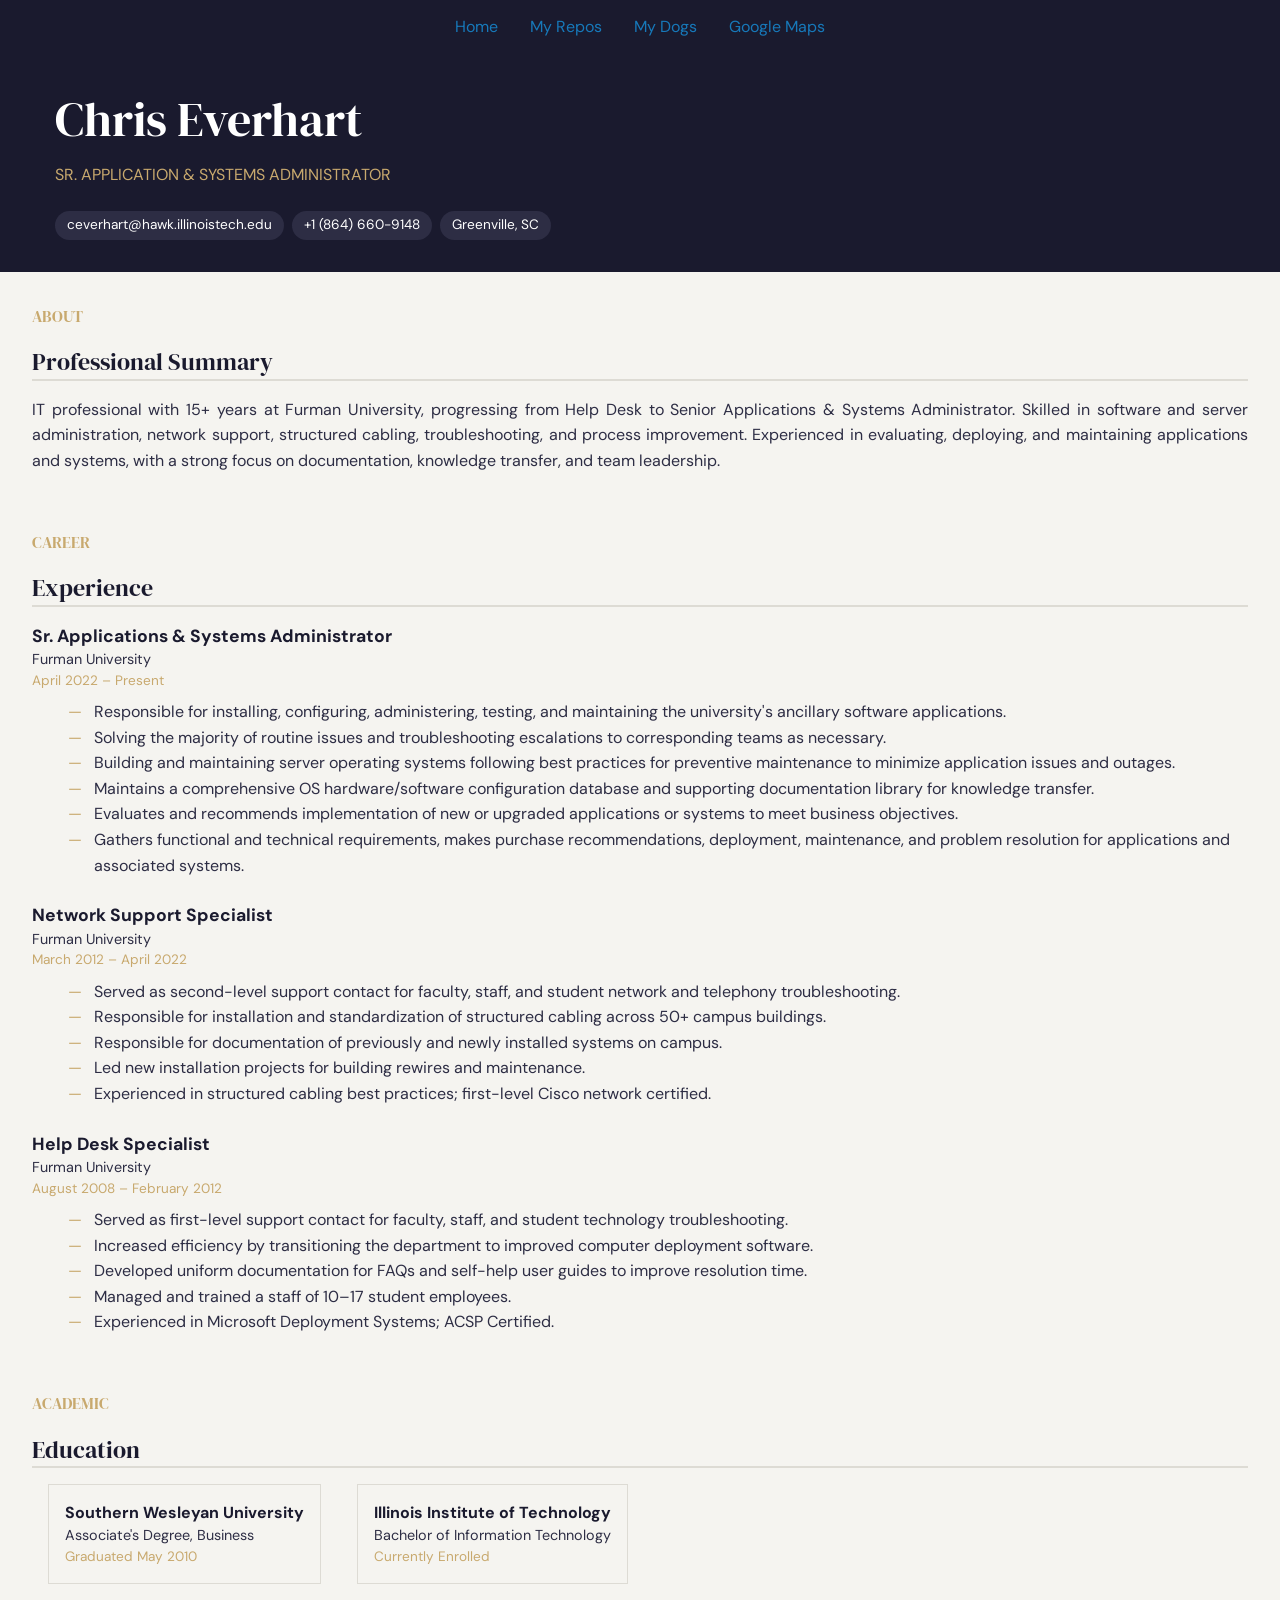
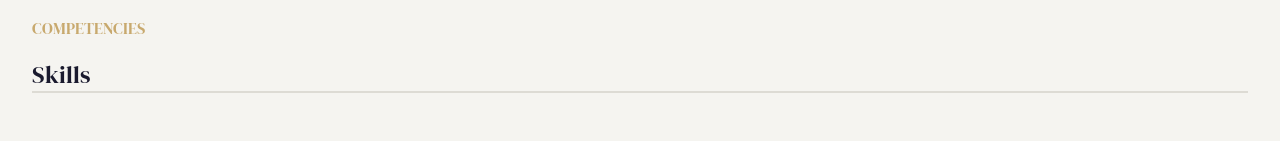
==== index.html @ a29bf4fd "add compentcy/skills section. update the edu card class to have a bottom margin" ====
<!doctype html>
<html class="no-js" lang="en" dir="ltr">
  <head>
    <meta charset="utf-8">
    <meta http-equiv="x-ua-compatible" content="ie=edge">
    <meta name="viewport" content="width=device-width, initial-scale=1.0">
    <title>Chris Everhart | Resume</title>
    <link rel="stylesheet" href="css/foundation.css">
    <link rel="stylesheet" href="css/app.css">
    <link rel="preconnect" href="https://fonts.googleapis.com">
    <link rel="preconnect" href="https://fonts.gstatic.com" crossorigin>
    <link href="https://fonts.googleapis.com/css2?family=DM+Serif+Display:ital@0;1&family=DM+Sans:wght@300;400;500;600&display=swap" rel="stylesheet">
  </head>
<body>
  <nav class="top-bar">
    <div class="menu-centered">
      <ul class="menu align-center">
        <li><a href="index.html">Home</a></li>
        <li><a href="page2.html">My Repos</a></li>
        <li><a href="page3.html">My Dogs</a></li>
        <li><a href="page4.html">Google Maps</a></li>
      </ul>
    </div>
  </nav>
  <header class="resume-header">
    <div class="grid-container">
      <h1 class="name">Chris Everhart</h1>
      <p class="title">Sr. Application &amp; Systems Administrator</p>
      <div class="contact-chips">
        <div class="chip">ceverhart@hawk.illinoistech.edu</div>
        <div class="chip">+1 (864) 660-9148</div>
        <div class="chip">Greenville, SC</div>
      </div>
    </div>
  </header>
  <main class="resume-body">
    <section class="resume-section">
      <p class="section-label">About</p>
      <h2 class="section-title">Professional Summary</h2>
      <p class="summary-text">IT professional with 15+ years at Furman University, progressing from Help Desk to Senior Applications &amp; Systems Administrator. Skilled in software and server administration, network support, structured cabling, troubleshooting, and process improvement. Experienced in evaluating, deploying, and maintaining applications and systems, with a strong focus on documentation, knowledge transfer, and team leadership.</p>
    </section>
    <section class="resume-section">
  <p class="section-label">Career</p>
  <h2 class="section-title">Experience</h2>
  <div class="timeline">
    <div class="timeline-item">
      <div class="job-meta">
        <span class="job-title-text">Sr. Applications &amp; Systems Administrator</span>
        <span class="job-org">Furman University</span>
        <span class="job-dates">April 2022 – Present</span>
      </div>
      <ul class="job-duties">
        <li>Responsible for installing, configuring, administering, testing, and maintaining the university's ancillary software applications.</li>
        <li>Solving the majority of routine issues and troubleshooting escalations to corresponding teams as necessary.</li>
        <li>Building and maintaining server operating systems following best practices for preventive maintenance to minimize application issues and outages.</li>
        <li>Maintains a comprehensive OS hardware/software configuration database and supporting documentation library for knowledge transfer.</li>
        <li>Evaluates and recommends implementation of new or upgraded applications or systems to meet business objectives.</li>
        <li>Gathers functional and technical requirements, makes purchase recommendations, deployment, maintenance, and problem resolution for applications and associated systems.</li>
      </ul>
    </div>
    <div class="timeline-item">
      <div class="job-meta">
        <span class="job-title-text">Network Support Specialist</span>
        <span class="job-org">Furman University</span>
        <span class="job-dates">March 2012 – April 2022</span>
      </div>
      <ul class="job-duties">
        <li>Served as second-level support contact for faculty, staff, and student network and telephony troubleshooting.</li>
        <li>Responsible for installation and standardization of structured cabling across 50+ campus buildings.</li>
        <li>Responsible for documentation of previously and newly installed systems on campus.</li>
        <li>Led new installation projects for building rewires and maintenance.</li>
        <li>Experienced in structured cabling best practices; first-level Cisco network certified.</li>
      </ul>
    </div>
    <div class="timeline-item">
      <div class="job-meta">
        <span class="job-title-text">Help Desk Specialist</span>
        <span class="job-org">Furman University</span>
        <span class="job-dates">August 2008 – February 2012</span>
      </div>
      <ul class="job-duties">
        <li>Served as first-level support contact for faculty, staff, and student technology troubleshooting.</li>
        <li>Increased efficiency by transitioning the department to improved computer deployment software.</li>
        <li>Developed uniform documentation for FAQs and self-help user guides to improve resolution time.</li>
        <li>Managed and trained a staff of 10–17 student employees.</li>
        <li>Experienced in Microsoft Deployment Systems; ACSP Certified.</li>
      </ul>
    </div>
  </div>
  </section>
  <section>
    <p class="section-label">Academic</p>
    <h2 class="section-title">Education</h2>
    <div class="edu-card">
      <span class="edu-institution">Southern Wesleyan University</span>
      <span class="edu-degree">Associate's Degree, Business</span>
      <span class="edu-grad">Graduated May 2010</span>
    </div>
    <div class="edu-card">
      <span class="edu-institution">Illinois Institute of Technology</span>
      <span class="edu-degree">Bachelor of Information Technology</span>
      <span class="edu-grad">Currently Enrolled</span>
    </div>
  </section>
  <section>
    <p class="section-label">Competencies</p>
    <h2 class="section-title">Skills</h2>
    <div class="skills-grid">


      </div>

    </div>
  </section>
  </main>
</body>
</html>
---- css/app.css ----
body {
  background-color: #f5f4f0;
  font-family: 'DM Sans', sans-serif;
}

.top-bar {
  background-color: #1a1a2e;
  justify-content: center;
}

.top-bar ul {
  background-color: #1a1a2e;
}

.menu-centered {
  text-align: center;
  width: 100%;
}

.resume-body {
  padding: 2rem;
}

.resume-header {
  background-color: #1a1a2e;
  color: #fff;
  padding: 2rem;
}

.resume-header .name {
  font-family: 'DM Serif Display', serif;
  font-size: 3rem;
  margin: 0 0 0.5rem;
}

.resume-header .title {
  color: #c8a96e;
  font-size: 1rem;
  margin: 0 0 1.5rem;
  text-transform: uppercase;
}

.resume-section {
  margin-bottom: 3.5rem;
}

.section-label {
  color: #c8a96e;
  font-family: 'DM Serif Display', serif;
  font-size: 1rem;
  text-transform: uppercase;
}

.section-title {
  border-bottom: 2px solid #dddbd4;
  color: #1a1a2e;
  font-family: 'DM Serif Display', serif;
  font-size: 1.5rem;
  margin-bottom: 1rem;
}

.summary-text {
  color: #2d2d44;
  line-height: 1.6;
  text-align: justify;
}

.contact-chips {
  display: flex;
  flex-wrap: wrap;
  gap: 0.5rem;
}

.chip {
  background-color: #2d2d44;
  border-radius: 1rem;
  color: #fff;
  font-size: 0.85rem;
  padding: 0.25rem 0.75rem;
}

.job-meta {
  margin-bottom: 0.5rem;
}

.job-title-text {
  color: #1a1a2e;
  display: block;
  font-size: 1.1rem;
  font-weight: bold;
}

.job-org {
  color: #2d2d44;
  display: block;
  font-size: 0.9rem;
}

.job-dates {
  color: #c8a96e;
  display: block;
  font-size: 0.85rem;
}

.job-duties {
  color: #2d2d44;
  list-style: none;
  margin-bottom: 1.5rem;
}

.job-duties li {
  display: flex;
  padding-left: 1rem;
}

.job-duties li::before {
  color: #c8a96e;
  content: '—';
  padding-right: .75em;
}
.edu-card {
  border-left: 4px solid #c8a96e;
  border: 1px solid #dddbd4;
  display: inline-block;
  padding: 1rem;
  margin: 0 1em 2em 1em;
}

.edu-institution {
  color: #1a1a2e;
  display: block;
  font-size: 1rem;
  font-weight: bold;
}

.edu-degree {
  color: #2d2d44;
  display: block;
  font-size: 0.9rem;
}

.edu-grad {
  color: #c8a96e;
  display: block;
  font-size: 0.85rem;
}
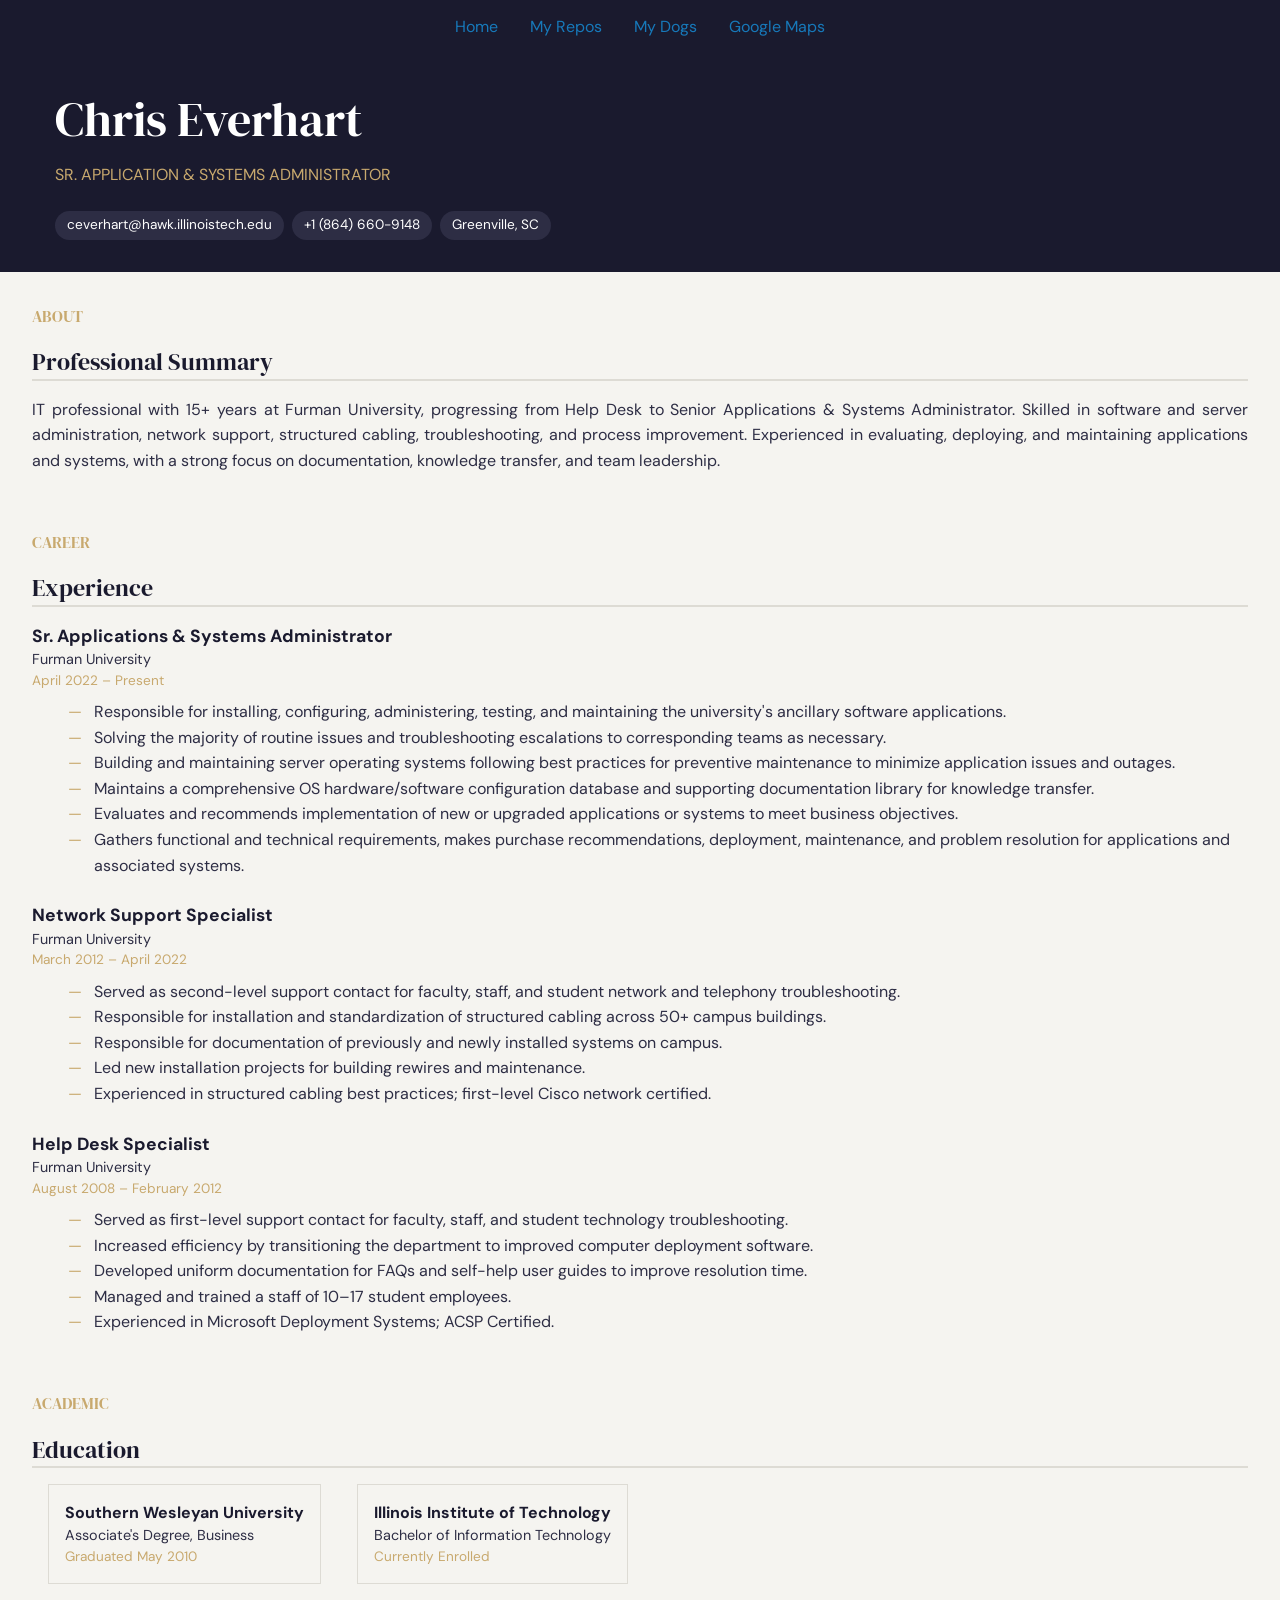
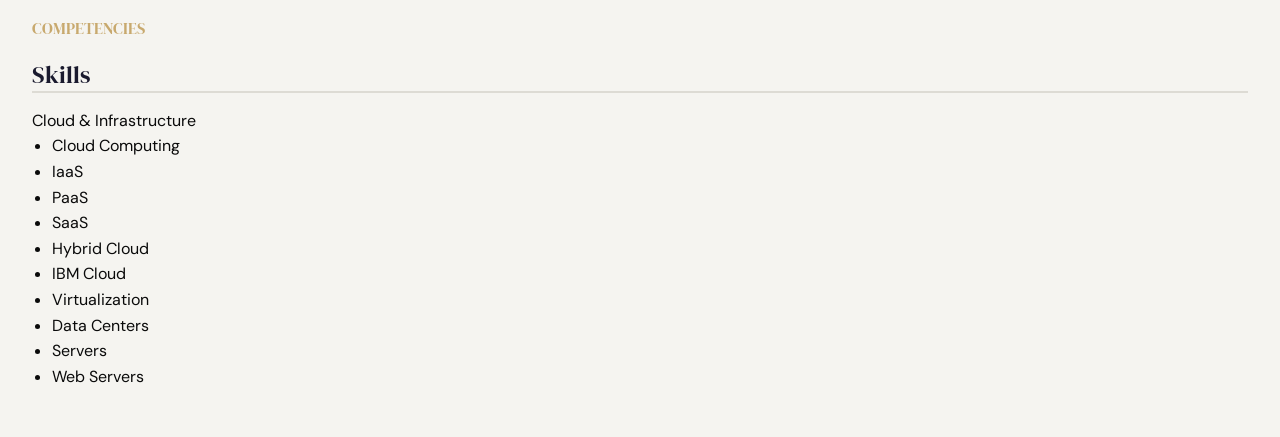
==== commit 759cdfd3: "add the first skills section" ====
--- a/index.html
+++ b/index.html
@@ -107,11 +107,16 @@
     <p class="section-label">Competencies</p>
     <h2 class="section-title">Skills</h2>
     <div class="skills-grid">
-
-
+      <div class="skill-card">
+        <div class="skill-card-header">Cloud &amp; Infrastructure</div>
+        <ul>
+          <li>Cloud Computing</li><li>IaaS</li><li>PaaS</li><li>SaaS</li>
+          <li>Hybrid Cloud</li><li>IBM Cloud</li><li>Virtualization</li>
+          <li>Data Centers</li><li>Servers</li><li>Web Servers</li>
+        </ul>
+        </div>
       </div>
 
-    </div>
   </section>
   </main>
 </body>
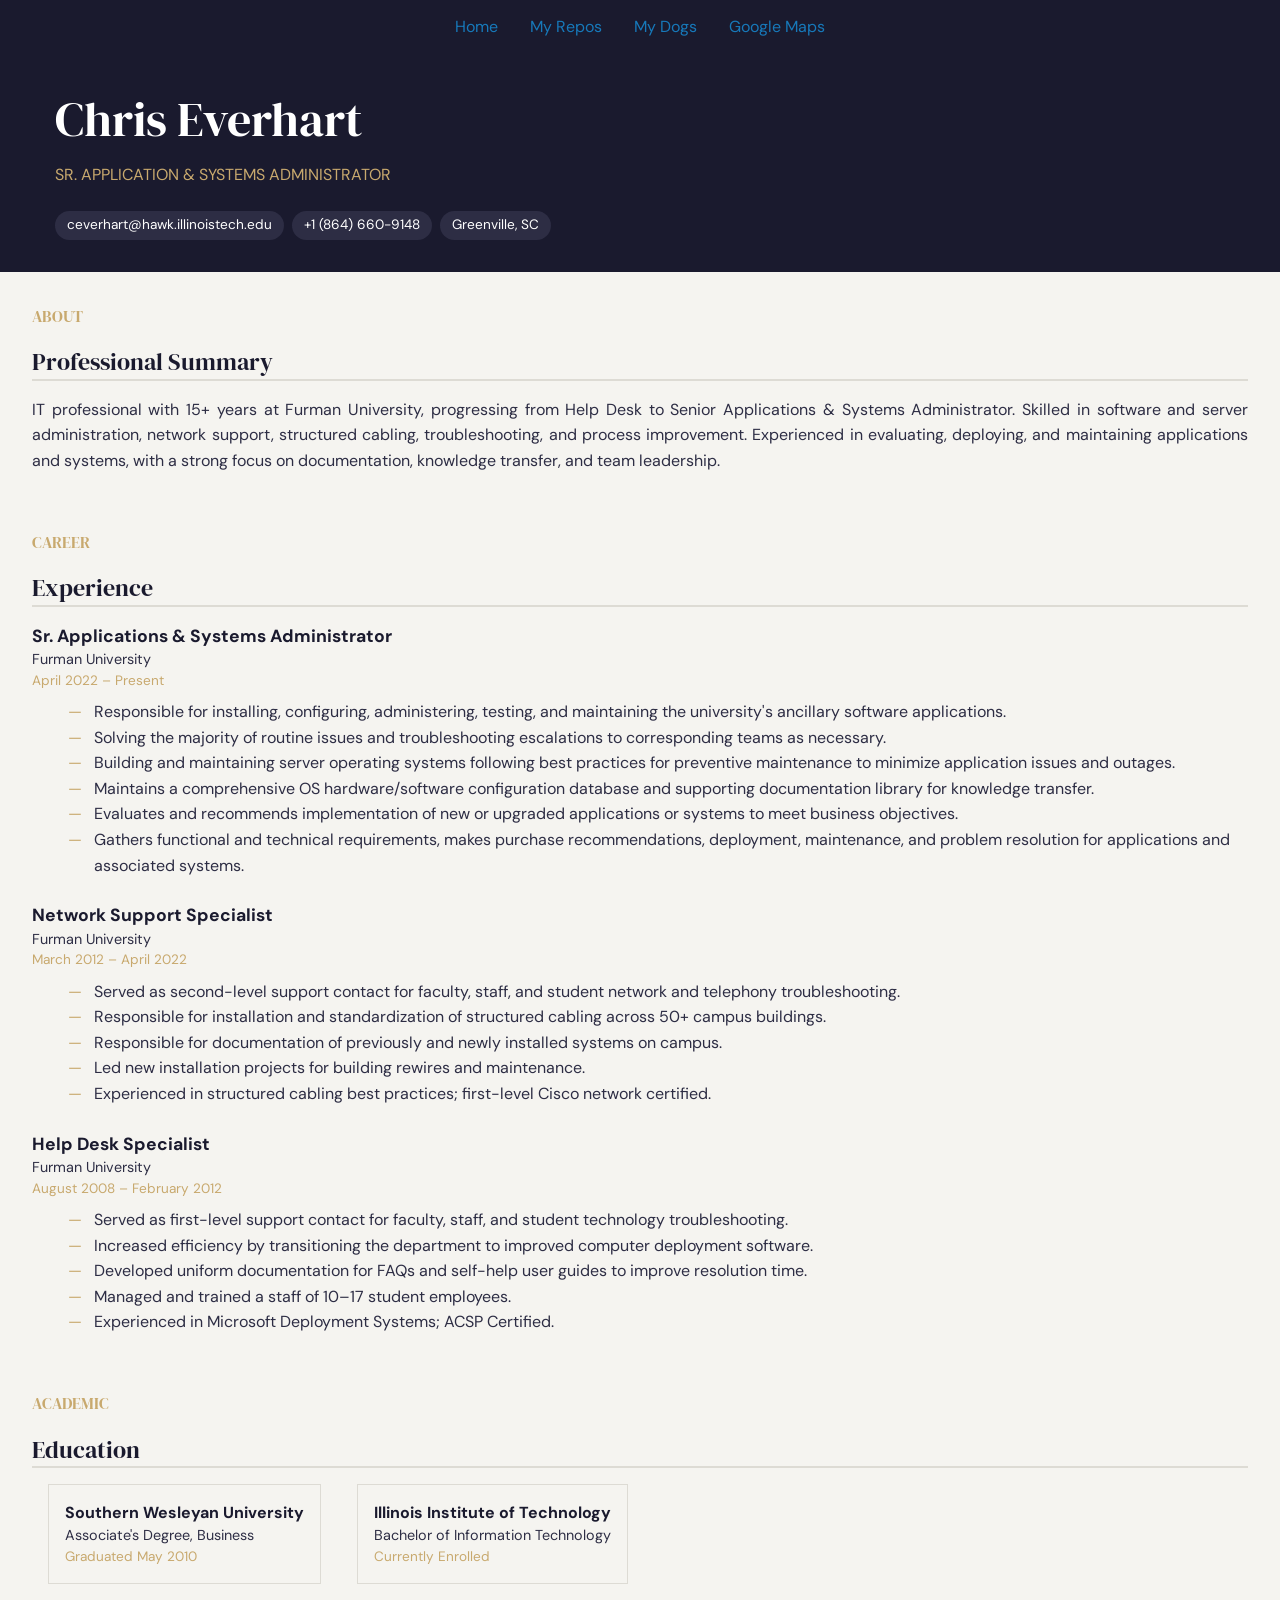
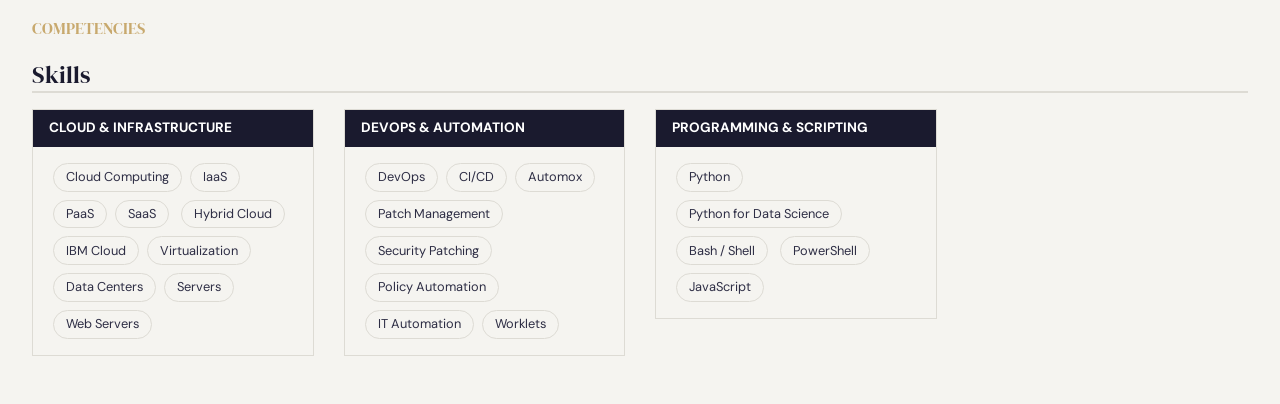
==== commit d2d727f4: "add two more skills and grid classes for foundatoin to have these boxes not stretch across the page " ====
--- a/index.html
+++ b/index.html
@@ -106,17 +106,36 @@
   <section>
     <p class="section-label">Competencies</p>
     <h2 class="section-title">Skills</h2>
-    <div class="skills-grid">
+    <div class="skills-grid grid-x grid-margin-x small-up-1 medium-up-2 large-up-4">
+      <div class="cell">
+        <div class="skill-card">
+          <div class="skill-card-header">Cloud &amp; Infrastructure</div>
+          <ul>
+            <li>Cloud Computing</li><li>IaaS</li><li>PaaS</li><li>SaaS</li>
+            <li>Hybrid Cloud</li><li>IBM Cloud</li><li>Virtualization</li>
+            <li>Data Centers</li><li>Servers</li><li>Web Servers</li>
+          </ul>
+        </div>
+      </div> 
+    <div class="cell">
       <div class="skill-card">
-        <div class="skill-card-header">Cloud &amp; Infrastructure</div>
+        <div class="skill-card-header">DevOps &amp; Automation</div>
         <ul>
-          <li>Cloud Computing</li><li>IaaS</li><li>PaaS</li><li>SaaS</li>
-          <li>Hybrid Cloud</li><li>IBM Cloud</li><li>Virtualization</li>
-          <li>Data Centers</li><li>Servers</li><li>Web Servers</li>
+          <li>DevOps</li><li>CI/CD</li><li>Automox</li><li>Patch Management</li>
+          <li>Security Patching</li><li>Policy Automation</li><li>IT Automation</li><li>Worklets</li>
         </ul>
-        </div>
       </div>
-
+    </div>
+    <div class="cell">
+      <div class="skill-card">
+        <div class="skill-card-header">Programming &amp; Scripting</div>
+        <ul>
+          <li>Python</li><li>Python for Data Science</li><li>Bash / Shell</li>
+          <li>PowerShell</li><li>JavaScript</li>
+        </ul>
+      </div>
+    </div>
+  </div>
   </section>
   </main>
 </body>
--- a/css/app.css
+++ b/css/app.css
@@ -143,4 +143,35 @@
   color: #c8a96e;
   display: block;
   font-size: 0.85rem;
+}
+
+.skill-card {
+  border: 1px solid #dddbd4;
+  margin-bottom: 1rem;
+}
+
+.skill-card-header {
+  background-color: #1a1a2e;
+  color: #fff;
+  font-size: 0.85rem;
+  font-weight: bold;
+  padding: 0.5rem 1rem;
+  text-transform: uppercase;
+}
+
+.skill-card ul {
+  list-style: none;
+  margin: 0.75rem 1rem;
+  padding: 0;
+}
+
+.skill-card ul li {
+  background-color: #f5f4f0;
+  border: 1px solid #dddbd4;
+  border-radius: 1rem;
+  color: #2d2d44;
+  display: inline-block;
+  font-size: 0.8rem;
+  margin: 0.25rem;
+  padding: 0.2rem 0.75rem;
 }
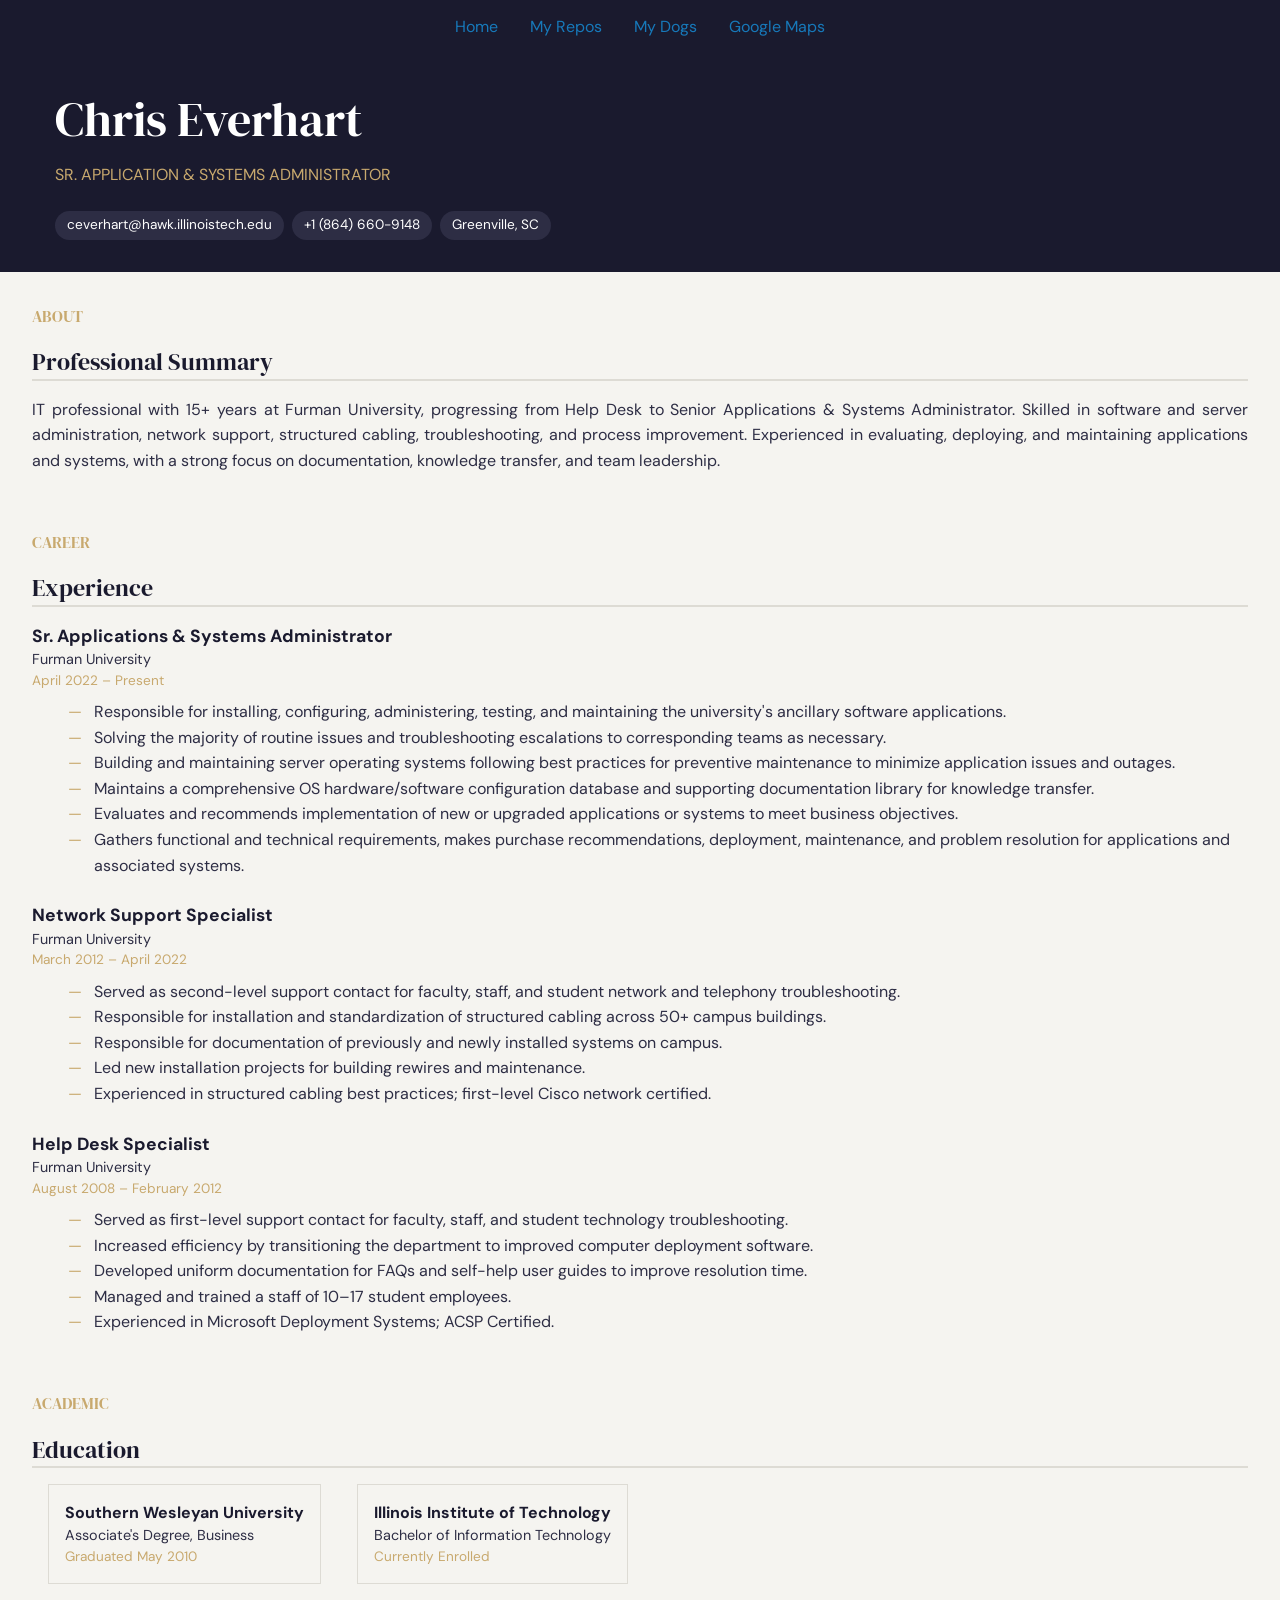
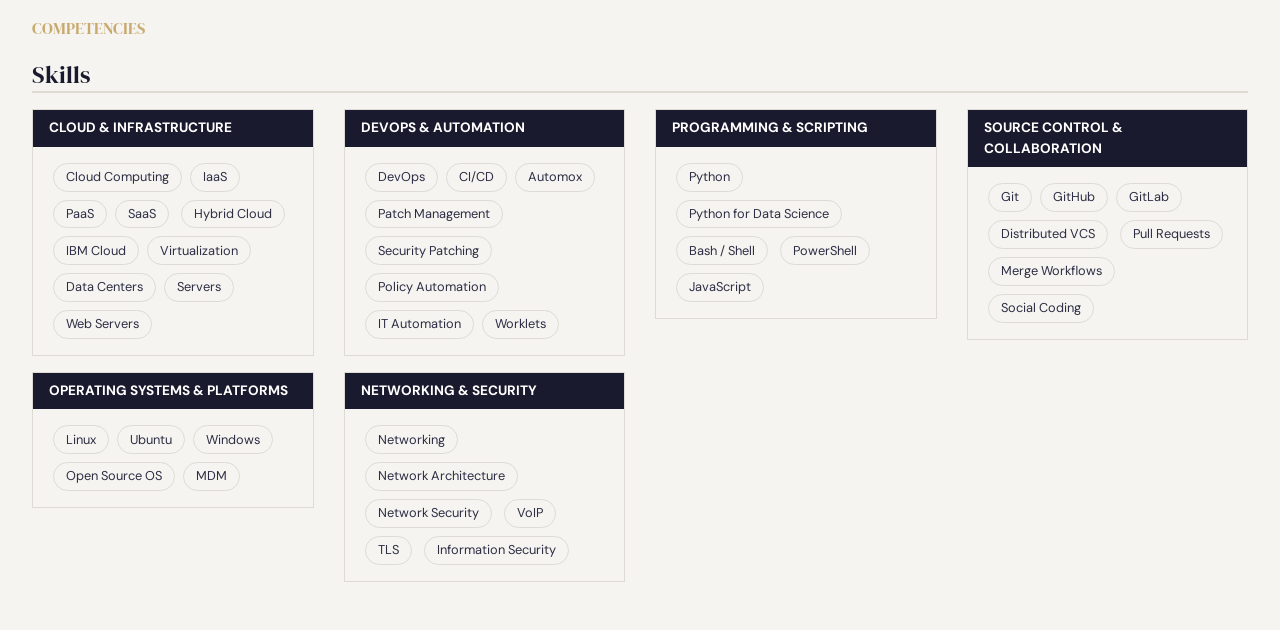
==== commit f95eefec: "add the networking skill" ====
--- a/index.html
+++ b/index.html
@@ -135,6 +135,37 @@
         </ul>
       </div>
     </div>
+    <div class="cell">
+      <div class="skill-card">
+        <div class="skill-card-header">Source Control &amp; Collaboration</div>
+        <ul>
+          <li>Git</li><li>GitHub</li><li>GitLab</li><li>Distributed VCS</li>
+          <li>Pull Requests</li><li>Merge Workflows</li><li>Social Coding</li>
+        </ul>
+      </div>
+    </div>
+    <div class="cell">
+      <div class="skill-card">
+        <div class="skill-card-header">Operating Systems &amp; Platforms</div>
+        <ul>
+          <li>Linux</li><li>Ubuntu</li><li>Windows</li>
+          <li>Open Source OS</li><li>MDM</li>
+        </ul>
+      </div>
+    </div>
+    <div class="cell">
+      <div class="skill-card">
+        <div class="skill-card-header">Networking &amp; Security</div>
+        <ul>
+          <li>Networking</li>
+          <li>Network Architecture</li>
+          <li>Network Security</li>
+          <li>VoIP</li>
+          <li>TLS</li>
+          <li>Information Security</li>
+        </ul>
+      </div>
+  </div>
   </div>
   </section>
   </main>
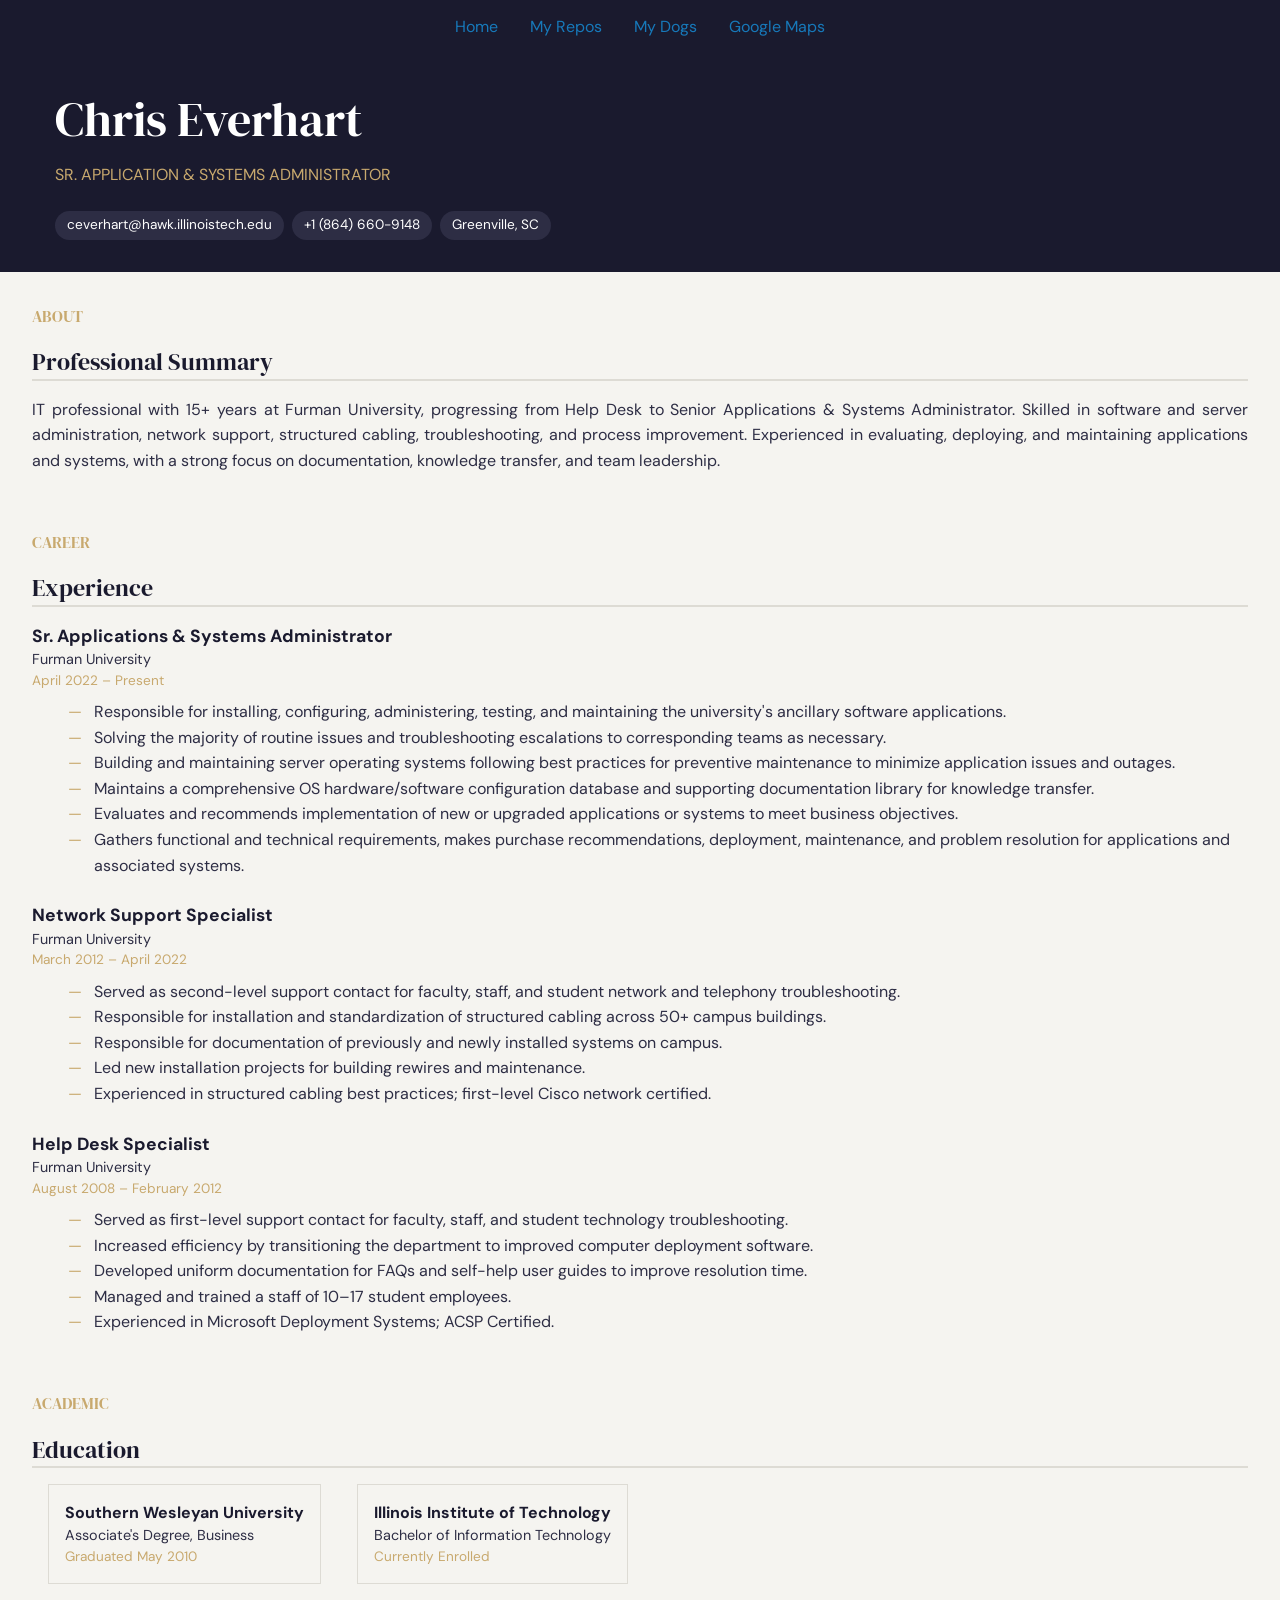
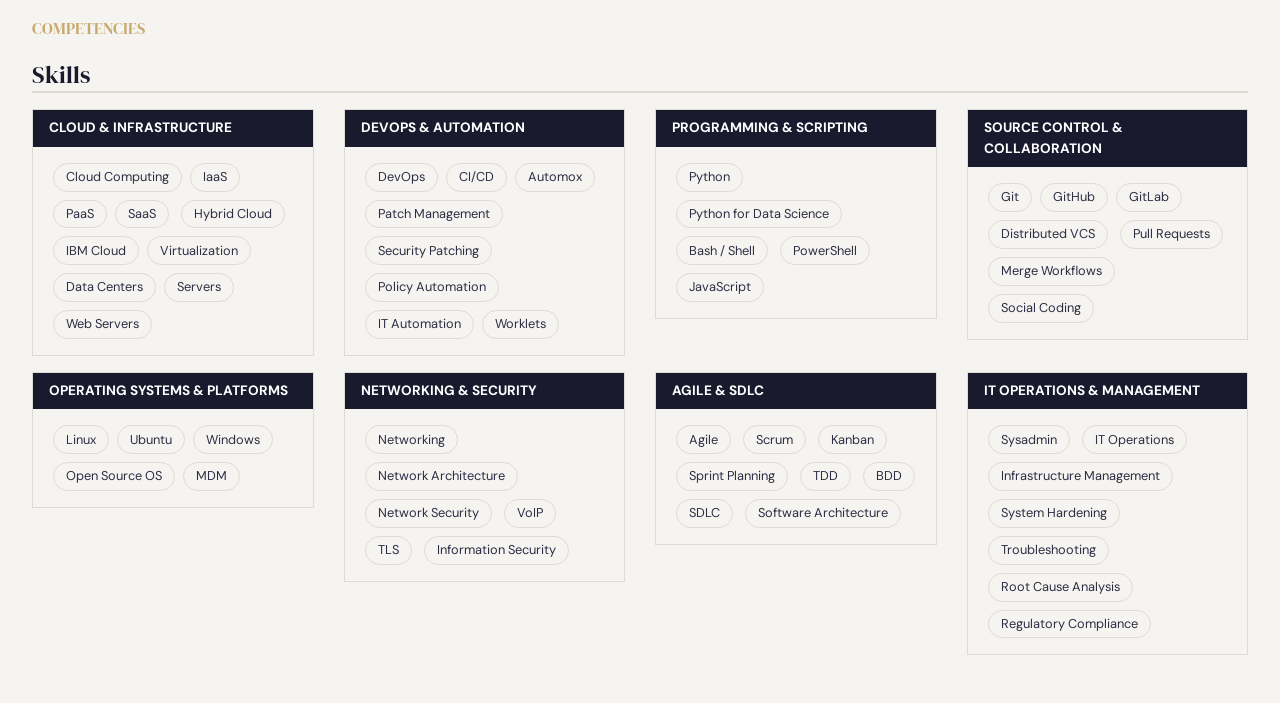
==== commit cce2fc80: "add the agile and it ops cards" ====
--- a/index.html
+++ b/index.html
@@ -117,56 +117,84 @@
           </ul>
         </div>
       </div> 
+      <div class="cell">
+        <div class="skill-card">
+          <div class="skill-card-header">DevOps &amp; Automation</div>
+          <ul>
+            <li>DevOps</li><li>CI/CD</li><li>Automox</li><li>Patch Management</li>
+            <li>Security Patching</li><li>Policy Automation</li><li>IT Automation</li><li>Worklets</li>
+          </ul>
+        </div>
+      </div>
+      <div class="cell">
+        <div class="skill-card">
+          <div class="skill-card-header">Programming &amp; Scripting</div>
+          <ul>
+            <li>Python</li><li>Python for Data Science</li><li>Bash / Shell</li>
+            <li>PowerShell</li><li>JavaScript</li>
+          </ul>
+        </div>
+      </div>
+      <div class="cell">
+        <div class="skill-card">
+          <div class="skill-card-header">Source Control &amp; Collaboration</div>
+          <ul>
+            <li>Git</li><li>GitHub</li><li>GitLab</li><li>Distributed VCS</li>
+            <li>Pull Requests</li><li>Merge Workflows</li><li>Social Coding</li>
+          </ul>
+        </div>
+      </div>
+      <div class="cell">
+        <div class="skill-card">
+          <div class="skill-card-header">Operating Systems &amp; Platforms</div>
+          <ul>
+            <li>Linux</li><li>Ubuntu</li><li>Windows</li>
+            <li>Open Source OS</li><li>MDM</li>
+          </ul>
+        </div>
+      </div>
+      <div class="cell">
+        <div class="skill-card">
+          <div class="skill-card-header">Networking &amp; Security</div>
+          <ul>
+            <li>Networking</li>
+            <li>Network Architecture</li>
+            <li>Network Security</li>
+            <li>VoIP</li>
+            <li>TLS</li>
+            <li>Information Security</li>
+          </ul>
+        </div>
+    </div>
     <div class="cell">
       <div class="skill-card">
-        <div class="skill-card-header">DevOps &amp; Automation</div>
+        <div class="skill-card-header">Agile &amp; SDLC</div>
         <ul>
-          <li>DevOps</li><li>CI/CD</li><li>Automox</li><li>Patch Management</li>
-          <li>Security Patching</li><li>Policy Automation</li><li>IT Automation</li><li>Worklets</li>
+          <li>Agile</li>
+          <li>Scrum</li>
+          <li>Kanban</li>
+          <li>Sprint Planning</li>
+          <li>TDD</li>
+          <li>BDD</li>
+          <li>SDLC</li>
+          <li>Software Architecture</li>
         </ul>
       </div>
     </div>
     <div class="cell">
       <div class="skill-card">
-        <div class="skill-card-header">Programming &amp; Scripting</div>
+        <div class="skill-card-header">IT Operations &amp; Management</div>
         <ul>
-          <li>Python</li><li>Python for Data Science</li><li>Bash / Shell</li>
-          <li>PowerShell</li><li>JavaScript</li>
+          <li>Sysadmin</li>
+          <li>IT Operations</li>
+          <li>Infrastructure Management</li>
+          <li>System Hardening</li>
+          <li>Troubleshooting</li>
+          <li>Root Cause Analysis</li>
+          <li>Regulatory Compliance</li>
         </ul>
       </div>
     </div>
-    <div class="cell">
-      <div class="skill-card">
-        <div class="skill-card-header">Source Control &amp; Collaboration</div>
-        <ul>
-          <li>Git</li><li>GitHub</li><li>GitLab</li><li>Distributed VCS</li>
-          <li>Pull Requests</li><li>Merge Workflows</li><li>Social Coding</li>
-        </ul>
-      </div>
-    </div>
-    <div class="cell">
-      <div class="skill-card">
-        <div class="skill-card-header">Operating Systems &amp; Platforms</div>
-        <ul>
-          <li>Linux</li><li>Ubuntu</li><li>Windows</li>
-          <li>Open Source OS</li><li>MDM</li>
-        </ul>
-      </div>
-    </div>
-    <div class="cell">
-      <div class="skill-card">
-        <div class="skill-card-header">Networking &amp; Security</div>
-        <ul>
-          <li>Networking</li>
-          <li>Network Architecture</li>
-          <li>Network Security</li>
-          <li>VoIP</li>
-          <li>TLS</li>
-          <li>Information Security</li>
-        </ul>
-      </div>
-  </div>
-  </div>
   </section>
   </main>
 </body>
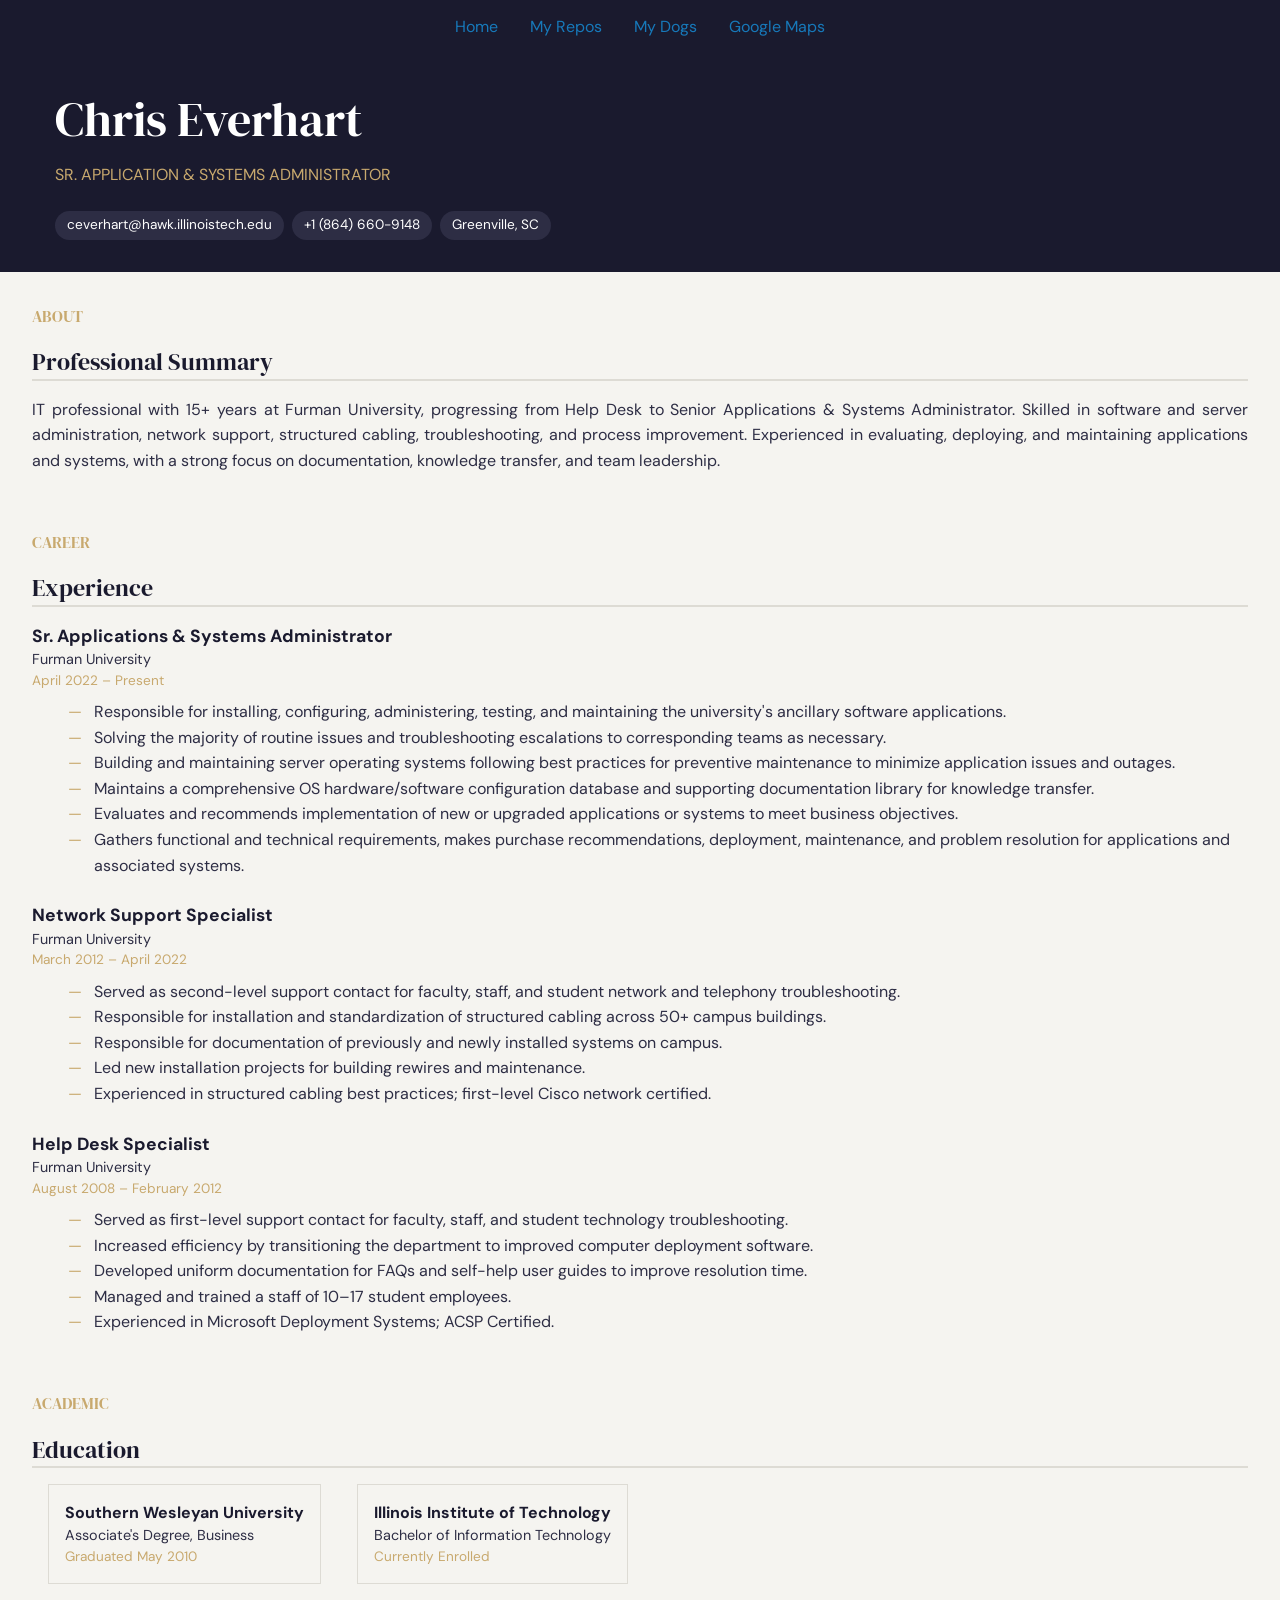
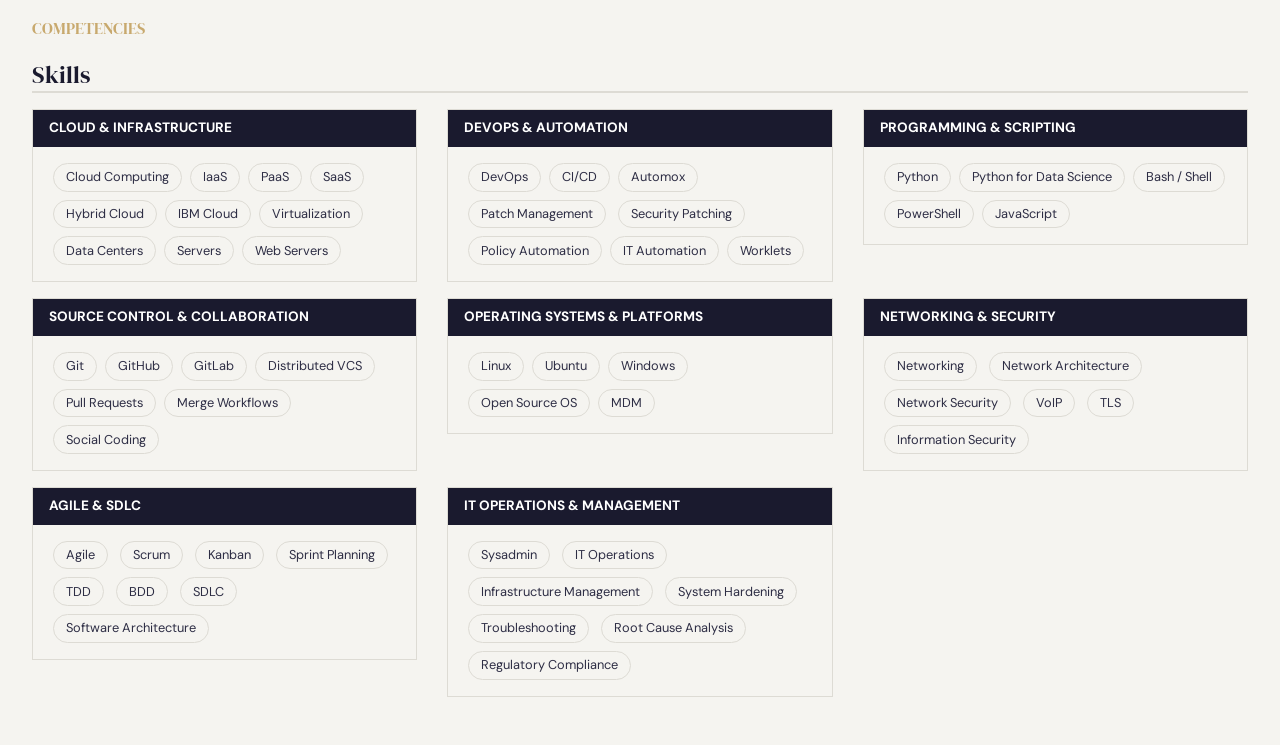
==== commit e250985c: "change to have the skills capped at three columns four just seemed too much" ====
--- a/index.html
+++ b/index.html
@@ -106,7 +106,7 @@
   <section>
     <p class="section-label">Competencies</p>
     <h2 class="section-title">Skills</h2>
-    <div class="skills-grid grid-x grid-margin-x small-up-1 medium-up-2 large-up-4">
+    <div class="skills-grid grid-x grid-margin-x small-up-1 medium-up-2 large-up-3">
       <div class="cell">
         <div class="skill-card">
           <div class="skill-card-header">Cloud &amp; Infrastructure</div>
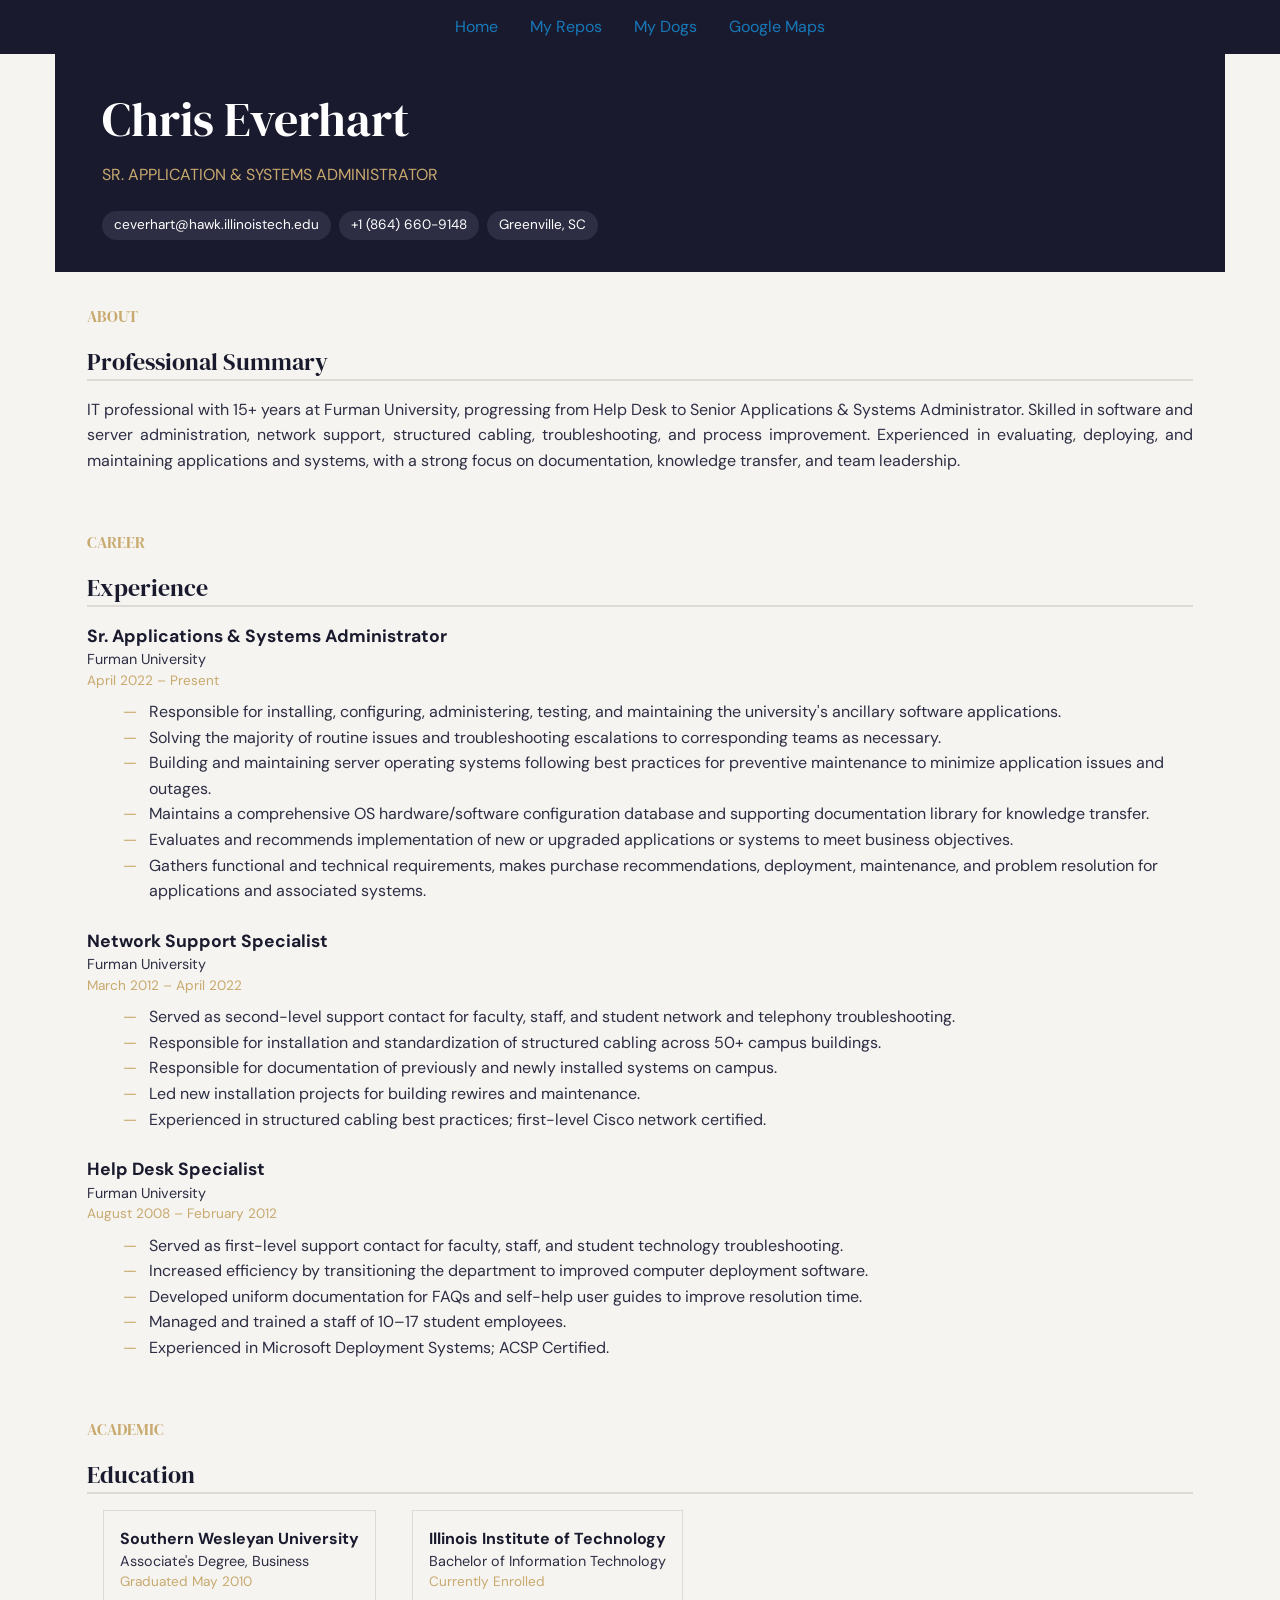
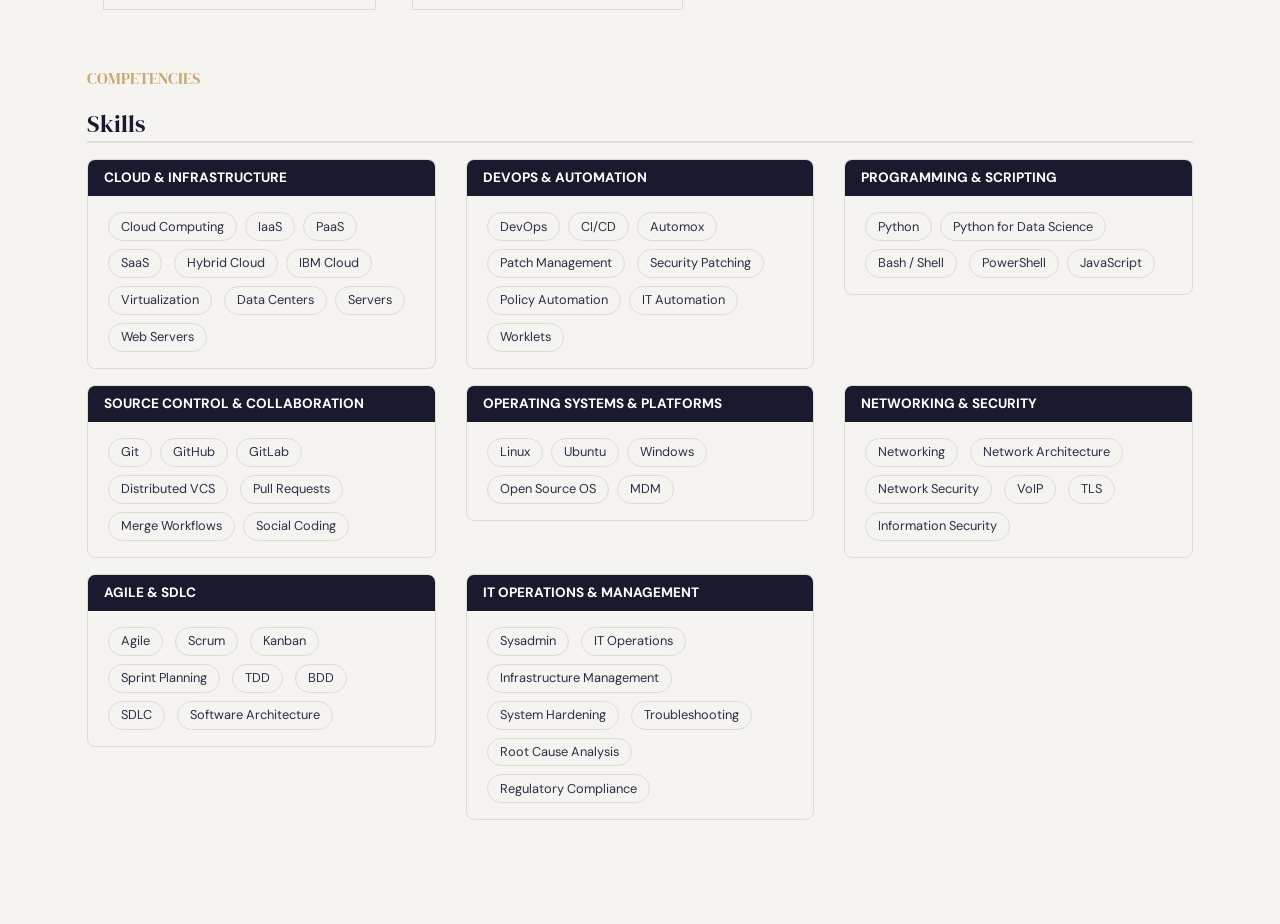
==== commit ae1878cc: "w3c validation fix: should be <div class="grid-container"> fix: Missing closing </div> for skills-gr" ====
--- a/index.html
+++ b/index.html
@@ -23,179 +23,182 @@
       </ul>
     </div>
   </nav>
-  <header class="resume-header">
-    <div class="grid-container">
-      <h1 class="name">Chris Everhart</h1>
-      <p class="title">Sr. Application &amp; Systems Administrator</p>
-      <div class="contact-chips">
-        <div class="chip">ceverhart@hawk.illinoistech.edu</div>
-        <div class="chip">+1 (864) 660-9148</div>
-        <div class="chip">Greenville, SC</div>
+  <div class="grid-container">
+    <header class="resume-header">
+      <div class="grid-container">
+        <h1 class="name">Chris Everhart</h1>
+        <p class="title">Sr. Application &amp; Systems Administrator</p>
+        <div class="contact-chips">
+          <div class="chip">ceverhart@hawk.illinoistech.edu</div>
+          <div class="chip">+1 (864) 660-9148</div>
+          <div class="chip">Greenville, SC</div>
+        </div>
+      </div>
+    </header>
+    <main class="resume-body">
+      <section class="resume-section">
+        <p class="section-label">About</p>
+        <h2 class="section-title">Professional Summary</h2>
+        <p class="summary-text">IT professional with 15+ years at Furman University, progressing from Help Desk to Senior Applications &amp; Systems Administrator. Skilled in software and server administration, network support, structured cabling, troubleshooting, and process improvement. Experienced in evaluating, deploying, and maintaining applications and systems, with a strong focus on documentation, knowledge transfer, and team leadership.</p>
+      </section>
+      <section class="resume-section">
+    <p class="section-label">Career</p>
+    <h2 class="section-title">Experience</h2>
+    <div class="timeline">
+      <div class="timeline-item">
+        <div class="job-meta">
+          <span class="job-title-text">Sr. Applications &amp; Systems Administrator</span>
+          <span class="job-org">Furman University</span>
+          <span class="job-dates">April 2022 – Present</span>
+        </div>
+        <ul class="job-duties">
+          <li>Responsible for installing, configuring, administering, testing, and maintaining the university's ancillary software applications.</li>
+          <li>Solving the majority of routine issues and troubleshooting escalations to corresponding teams as necessary.</li>
+          <li>Building and maintaining server operating systems following best practices for preventive maintenance to minimize application issues and outages.</li>
+          <li>Maintains a comprehensive OS hardware/software configuration database and supporting documentation library for knowledge transfer.</li>
+          <li>Evaluates and recommends implementation of new or upgraded applications or systems to meet business objectives.</li>
+          <li>Gathers functional and technical requirements, makes purchase recommendations, deployment, maintenance, and problem resolution for applications and associated systems.</li>
+        </ul>
+      </div>
+      <div class="timeline-item">
+        <div class="job-meta">
+          <span class="job-title-text">Network Support Specialist</span>
+          <span class="job-org">Furman University</span>
+          <span class="job-dates">March 2012 – April 2022</span>
+        </div>
+        <ul class="job-duties">
+          <li>Served as second-level support contact for faculty, staff, and student network and telephony troubleshooting.</li>
+          <li>Responsible for installation and standardization of structured cabling across 50+ campus buildings.</li>
+          <li>Responsible for documentation of previously and newly installed systems on campus.</li>
+          <li>Led new installation projects for building rewires and maintenance.</li>
+          <li>Experienced in structured cabling best practices; first-level Cisco network certified.</li>
+        </ul>
+      </div>
+      <div class="timeline-item">
+        <div class="job-meta">
+          <span class="job-title-text">Help Desk Specialist</span>
+          <span class="job-org">Furman University</span>
+          <span class="job-dates">August 2008 – February 2012</span>
+        </div>
+        <ul class="job-duties">
+          <li>Served as first-level support contact for faculty, staff, and student technology troubleshooting.</li>
+          <li>Increased efficiency by transitioning the department to improved computer deployment software.</li>
+          <li>Developed uniform documentation for FAQs and self-help user guides to improve resolution time.</li>
+          <li>Managed and trained a staff of 10–17 student employees.</li>
+          <li>Experienced in Microsoft Deployment Systems; ACSP Certified.</li>
+        </ul>
       </div>
     </div>
-  </header>
-  <main class="resume-body">
-    <section class="resume-section">
-      <p class="section-label">About</p>
-      <h2 class="section-title">Professional Summary</h2>
-      <p class="summary-text">IT professional with 15+ years at Furman University, progressing from Help Desk to Senior Applications &amp; Systems Administrator. Skilled in software and server administration, network support, structured cabling, troubleshooting, and process improvement. Experienced in evaluating, deploying, and maintaining applications and systems, with a strong focus on documentation, knowledge transfer, and team leadership.</p>
     </section>
     <section class="resume-section">
-  <p class="section-label">Career</p>
-  <h2 class="section-title">Experience</h2>
-  <div class="timeline">
-    <div class="timeline-item">
-      <div class="job-meta">
-        <span class="job-title-text">Sr. Applications &amp; Systems Administrator</span>
-        <span class="job-org">Furman University</span>
-        <span class="job-dates">April 2022 – Present</span>
-      </div>
-      <ul class="job-duties">
-        <li>Responsible for installing, configuring, administering, testing, and maintaining the university's ancillary software applications.</li>
-        <li>Solving the majority of routine issues and troubleshooting escalations to corresponding teams as necessary.</li>
-        <li>Building and maintaining server operating systems following best practices for preventive maintenance to minimize application issues and outages.</li>
-        <li>Maintains a comprehensive OS hardware/software configuration database and supporting documentation library for knowledge transfer.</li>
-        <li>Evaluates and recommends implementation of new or upgraded applications or systems to meet business objectives.</li>
-        <li>Gathers functional and technical requirements, makes purchase recommendations, deployment, maintenance, and problem resolution for applications and associated systems.</li>
-      </ul>
-    </div>
-    <div class="timeline-item">
-      <div class="job-meta">
-        <span class="job-title-text">Network Support Specialist</span>
-        <span class="job-org">Furman University</span>
-        <span class="job-dates">March 2012 – April 2022</span>
-      </div>
-      <ul class="job-duties">
-        <li>Served as second-level support contact for faculty, staff, and student network and telephony troubleshooting.</li>
-        <li>Responsible for installation and standardization of structured cabling across 50+ campus buildings.</li>
-        <li>Responsible for documentation of previously and newly installed systems on campus.</li>
-        <li>Led new installation projects for building rewires and maintenance.</li>
-        <li>Experienced in structured cabling best practices; first-level Cisco network certified.</li>
-      </ul>
-    </div>
-    <div class="timeline-item">
-      <div class="job-meta">
-        <span class="job-title-text">Help Desk Specialist</span>
-        <span class="job-org">Furman University</span>
-        <span class="job-dates">August 2008 – February 2012</span>
-      </div>
-      <ul class="job-duties">
-        <li>Served as first-level support contact for faculty, staff, and student technology troubleshooting.</li>
-        <li>Increased efficiency by transitioning the department to improved computer deployment software.</li>
-        <li>Developed uniform documentation for FAQs and self-help user guides to improve resolution time.</li>
-        <li>Managed and trained a staff of 10–17 student employees.</li>
-        <li>Experienced in Microsoft Deployment Systems; ACSP Certified.</li>
-      </ul>
-    </div>
+      <p class="section-label">Academic</p>
+      <h2 class="section-title">Education</h2>
+      <div class="edu-card">
+        <span class="edu-institution">Southern Wesleyan University</span>
+        <span class="edu-degree">Associate's Degree, Business</span>
+        <span class="edu-grad">Graduated May 2010</span>
+      </div>
+      <div class="edu-card">
+        <span class="edu-institution">Illinois Institute of Technology</span>
+        <span class="edu-degree">Bachelor of Information Technology</span>
+        <span class="edu-grad">Currently Enrolled</span>
+      </div>
+    </section>
+    <section class="resume-section">
+      <p class="section-label">Competencies</p>
+      <h2 class="section-title">Skills</h2>
+      <div class="skills-grid grid-x grid-margin-x small-up-1 medium-up-2 large-up-3">
+        <div class="cell">
+          <div class="skill-card">
+            <div class="skill-card-header">Cloud &amp; Infrastructure</div>
+            <ul>
+              <li>Cloud Computing</li><li>IaaS</li><li>PaaS</li><li>SaaS</li>
+              <li>Hybrid Cloud</li><li>IBM Cloud</li><li>Virtualization</li>
+              <li>Data Centers</li><li>Servers</li><li>Web Servers</li>
+            </ul>
+          </div>
+        </div> 
+        <div class="cell">
+          <div class="skill-card">
+            <div class="skill-card-header">DevOps &amp; Automation</div>
+            <ul>
+              <li>DevOps</li><li>CI/CD</li><li>Automox</li><li>Patch Management</li>
+              <li>Security Patching</li><li>Policy Automation</li><li>IT Automation</li><li>Worklets</li>
+            </ul>
+          </div>
+        </div>
+        <div class="cell">
+          <div class="skill-card">
+            <div class="skill-card-header">Programming &amp; Scripting</div>
+            <ul>
+              <li>Python</li><li>Python for Data Science</li><li>Bash / Shell</li>
+              <li>PowerShell</li><li>JavaScript</li>
+            </ul>
+          </div>
+        </div>
+        <div class="cell">
+          <div class="skill-card">
+            <div class="skill-card-header">Source Control &amp; Collaboration</div>
+            <ul>
+              <li>Git</li><li>GitHub</li><li>GitLab</li><li>Distributed VCS</li>
+              <li>Pull Requests</li><li>Merge Workflows</li><li>Social Coding</li>
+            </ul>
+          </div>
+        </div>
+        <div class="cell">
+          <div class="skill-card">
+            <div class="skill-card-header">Operating Systems &amp; Platforms</div>
+            <ul>
+              <li>Linux</li><li>Ubuntu</li><li>Windows</li>
+              <li>Open Source OS</li><li>MDM</li>
+            </ul>
+          </div>
+        </div>
+        <div class="cell">
+          <div class="skill-card">
+            <div class="skill-card-header">Networking &amp; Security</div>
+            <ul>
+              <li>Networking</li>
+              <li>Network Architecture</li>
+              <li>Network Security</li>
+              <li>VoIP</li>
+              <li>TLS</li>
+              <li>Information Security</li>
+            </ul>
+          </div>
+        </div>
+        <div class="cell">
+          <div class="skill-card">
+            <div class="skill-card-header">Agile &amp; SDLC</div>
+            <ul>
+              <li>Agile</li>
+              <li>Scrum</li>
+              <li>Kanban</li>
+              <li>Sprint Planning</li>
+              <li>TDD</li>
+              <li>BDD</li>
+              <li>SDLC</li>
+              <li>Software Architecture</li>
+            </ul>
+          </div>
+        </div>
+        <div class="cell">
+          <div class="skill-card">
+            <div class="skill-card-header">IT Operations &amp; Management</div>
+            <ul>
+              <li>Sysadmin</li>
+              <li>IT Operations</li>
+              <li>Infrastructure Management</li>
+              <li>System Hardening</li>
+              <li>Troubleshooting</li>
+              <li>Root Cause Analysis</li>
+              <li>Regulatory Compliance</li>
+            </ul>
+          </div>
+        </div>
+      </div>
+    </section>
+    </main>
   </div>
-  </section>
-  <section>
-    <p class="section-label">Academic</p>
-    <h2 class="section-title">Education</h2>
-    <div class="edu-card">
-      <span class="edu-institution">Southern Wesleyan University</span>
-      <span class="edu-degree">Associate's Degree, Business</span>
-      <span class="edu-grad">Graduated May 2010</span>
-    </div>
-    <div class="edu-card">
-      <span class="edu-institution">Illinois Institute of Technology</span>
-      <span class="edu-degree">Bachelor of Information Technology</span>
-      <span class="edu-grad">Currently Enrolled</span>
-    </div>
-  </section>
-  <section>
-    <p class="section-label">Competencies</p>
-    <h2 class="section-title">Skills</h2>
-    <div class="skills-grid grid-x grid-margin-x small-up-1 medium-up-2 large-up-3">
-      <div class="cell">
-        <div class="skill-card">
-          <div class="skill-card-header">Cloud &amp; Infrastructure</div>
-          <ul>
-            <li>Cloud Computing</li><li>IaaS</li><li>PaaS</li><li>SaaS</li>
-            <li>Hybrid Cloud</li><li>IBM Cloud</li><li>Virtualization</li>
-            <li>Data Centers</li><li>Servers</li><li>Web Servers</li>
-          </ul>
-        </div>
-      </div> 
-      <div class="cell">
-        <div class="skill-card">
-          <div class="skill-card-header">DevOps &amp; Automation</div>
-          <ul>
-            <li>DevOps</li><li>CI/CD</li><li>Automox</li><li>Patch Management</li>
-            <li>Security Patching</li><li>Policy Automation</li><li>IT Automation</li><li>Worklets</li>
-          </ul>
-        </div>
-      </div>
-      <div class="cell">
-        <div class="skill-card">
-          <div class="skill-card-header">Programming &amp; Scripting</div>
-          <ul>
-            <li>Python</li><li>Python for Data Science</li><li>Bash / Shell</li>
-            <li>PowerShell</li><li>JavaScript</li>
-          </ul>
-        </div>
-      </div>
-      <div class="cell">
-        <div class="skill-card">
-          <div class="skill-card-header">Source Control &amp; Collaboration</div>
-          <ul>
-            <li>Git</li><li>GitHub</li><li>GitLab</li><li>Distributed VCS</li>
-            <li>Pull Requests</li><li>Merge Workflows</li><li>Social Coding</li>
-          </ul>
-        </div>
-      </div>
-      <div class="cell">
-        <div class="skill-card">
-          <div class="skill-card-header">Operating Systems &amp; Platforms</div>
-          <ul>
-            <li>Linux</li><li>Ubuntu</li><li>Windows</li>
-            <li>Open Source OS</li><li>MDM</li>
-          </ul>
-        </div>
-      </div>
-      <div class="cell">
-        <div class="skill-card">
-          <div class="skill-card-header">Networking &amp; Security</div>
-          <ul>
-            <li>Networking</li>
-            <li>Network Architecture</li>
-            <li>Network Security</li>
-            <li>VoIP</li>
-            <li>TLS</li>
-            <li>Information Security</li>
-          </ul>
-        </div>
-    </div>
-    <div class="cell">
-      <div class="skill-card">
-        <div class="skill-card-header">Agile &amp; SDLC</div>
-        <ul>
-          <li>Agile</li>
-          <li>Scrum</li>
-          <li>Kanban</li>
-          <li>Sprint Planning</li>
-          <li>TDD</li>
-          <li>BDD</li>
-          <li>SDLC</li>
-          <li>Software Architecture</li>
-        </ul>
-      </div>
-    </div>
-    <div class="cell">
-      <div class="skill-card">
-        <div class="skill-card-header">IT Operations &amp; Management</div>
-        <ul>
-          <li>Sysadmin</li>
-          <li>IT Operations</li>
-          <li>Infrastructure Management</li>
-          <li>System Hardening</li>
-          <li>Troubleshooting</li>
-          <li>Root Cause Analysis</li>
-          <li>Regulatory Compliance</li>
-        </ul>
-      </div>
-    </div>
-  </section>
-  </main>
 </body>
 </html>
--- a/css/app.css
+++ b/css/app.css
@@ -123,7 +123,7 @@
   border: 1px solid #dddbd4;
   display: inline-block;
   padding: 1rem;
-  margin: 0 1em 2em 1em;
+  margin: 0 1em;
 }
 
 .edu-institution {
@@ -147,7 +147,9 @@
 
 .skill-card {
   border: 1px solid #dddbd4;
+  border-radius: 0.5rem;
   margin-bottom: 1rem;
+  overflow: hidden;
 }
 
 .skill-card-header {
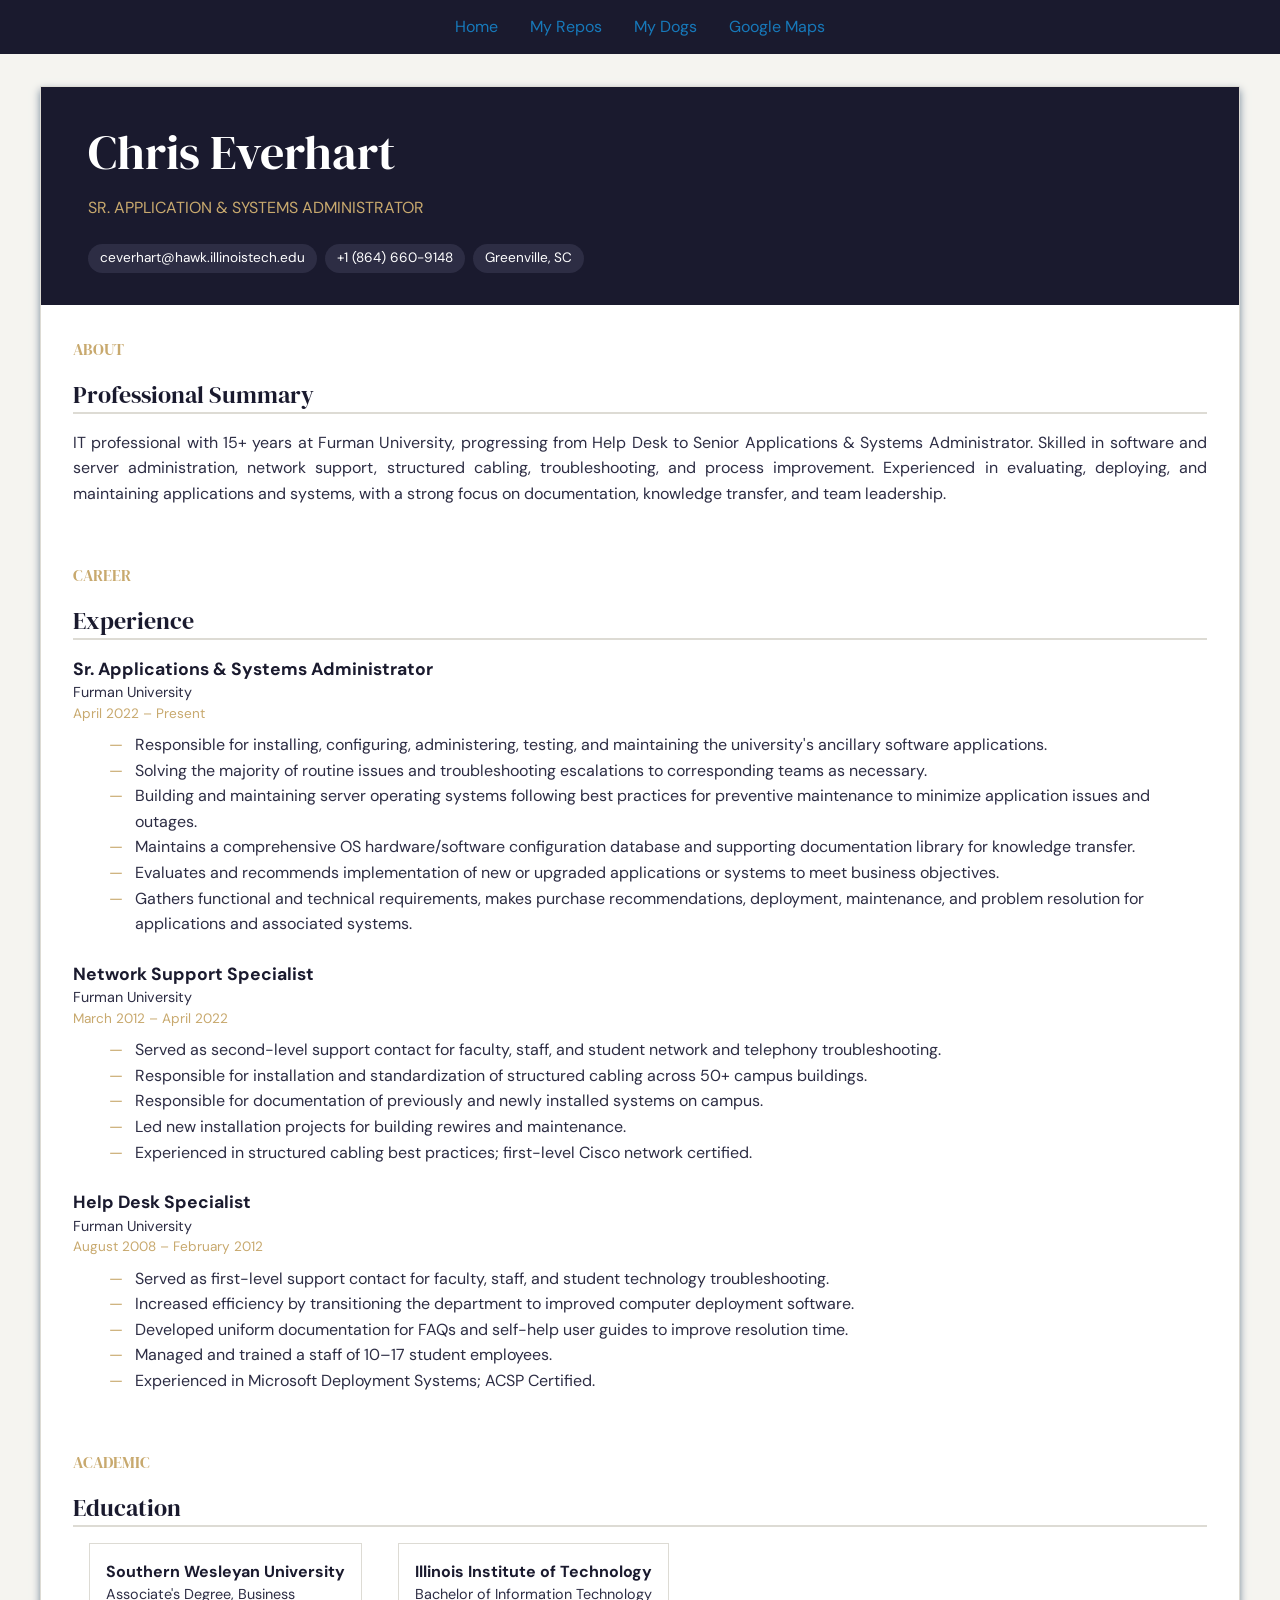
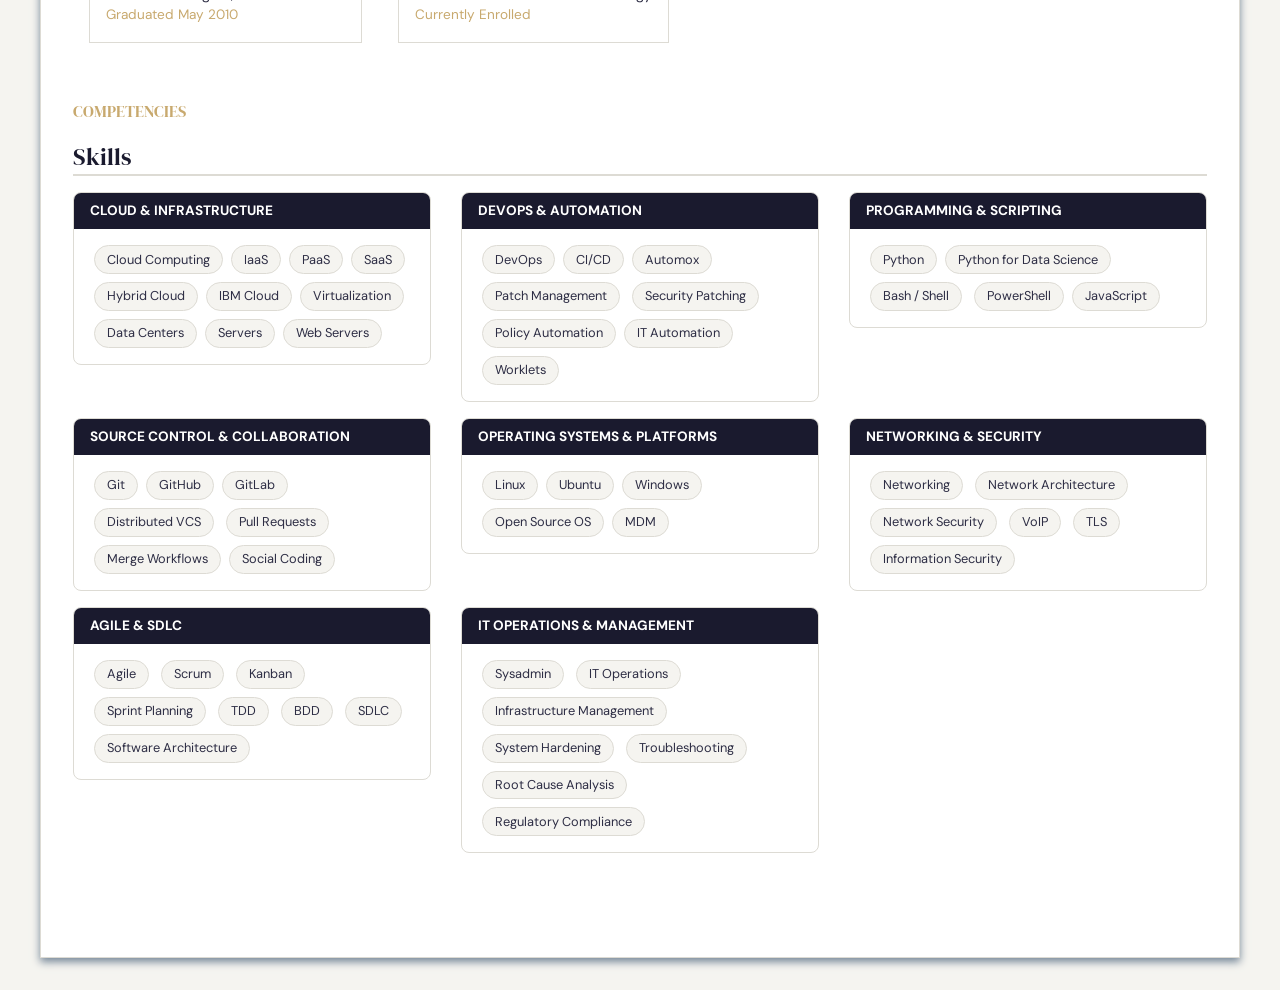
==== commit 4bf9af92: "enhancement: add a new class resume-paper to make it look like a piece of paper in the container wit" ====
--- a/index.html
+++ b/index.html
@@ -23,7 +23,7 @@
       </ul>
     </div>
   </nav>
-  <div class="grid-container">
+  <div class="resume-paper grid-container">
     <header class="resume-header">
       <div class="grid-container">
         <h1 class="name">Chris Everhart</h1>
--- a/css/app.css
+++ b/css/app.css
@@ -21,9 +21,18 @@
   padding: 2rem;
 }
 
+.resume-paper {
+  background-color: #fff;
+  border: 1px solid #dddbd4;
+  box-shadow: lightslategray 0px .25em .5em;
+  margin: 2rem auto;
+  padding: 0;
+}
+
 .resume-header {
   background-color: #1a1a2e;
   color: #fff;
+  /* margin-top: 1rem; */
   padding: 2rem;
 }
 
